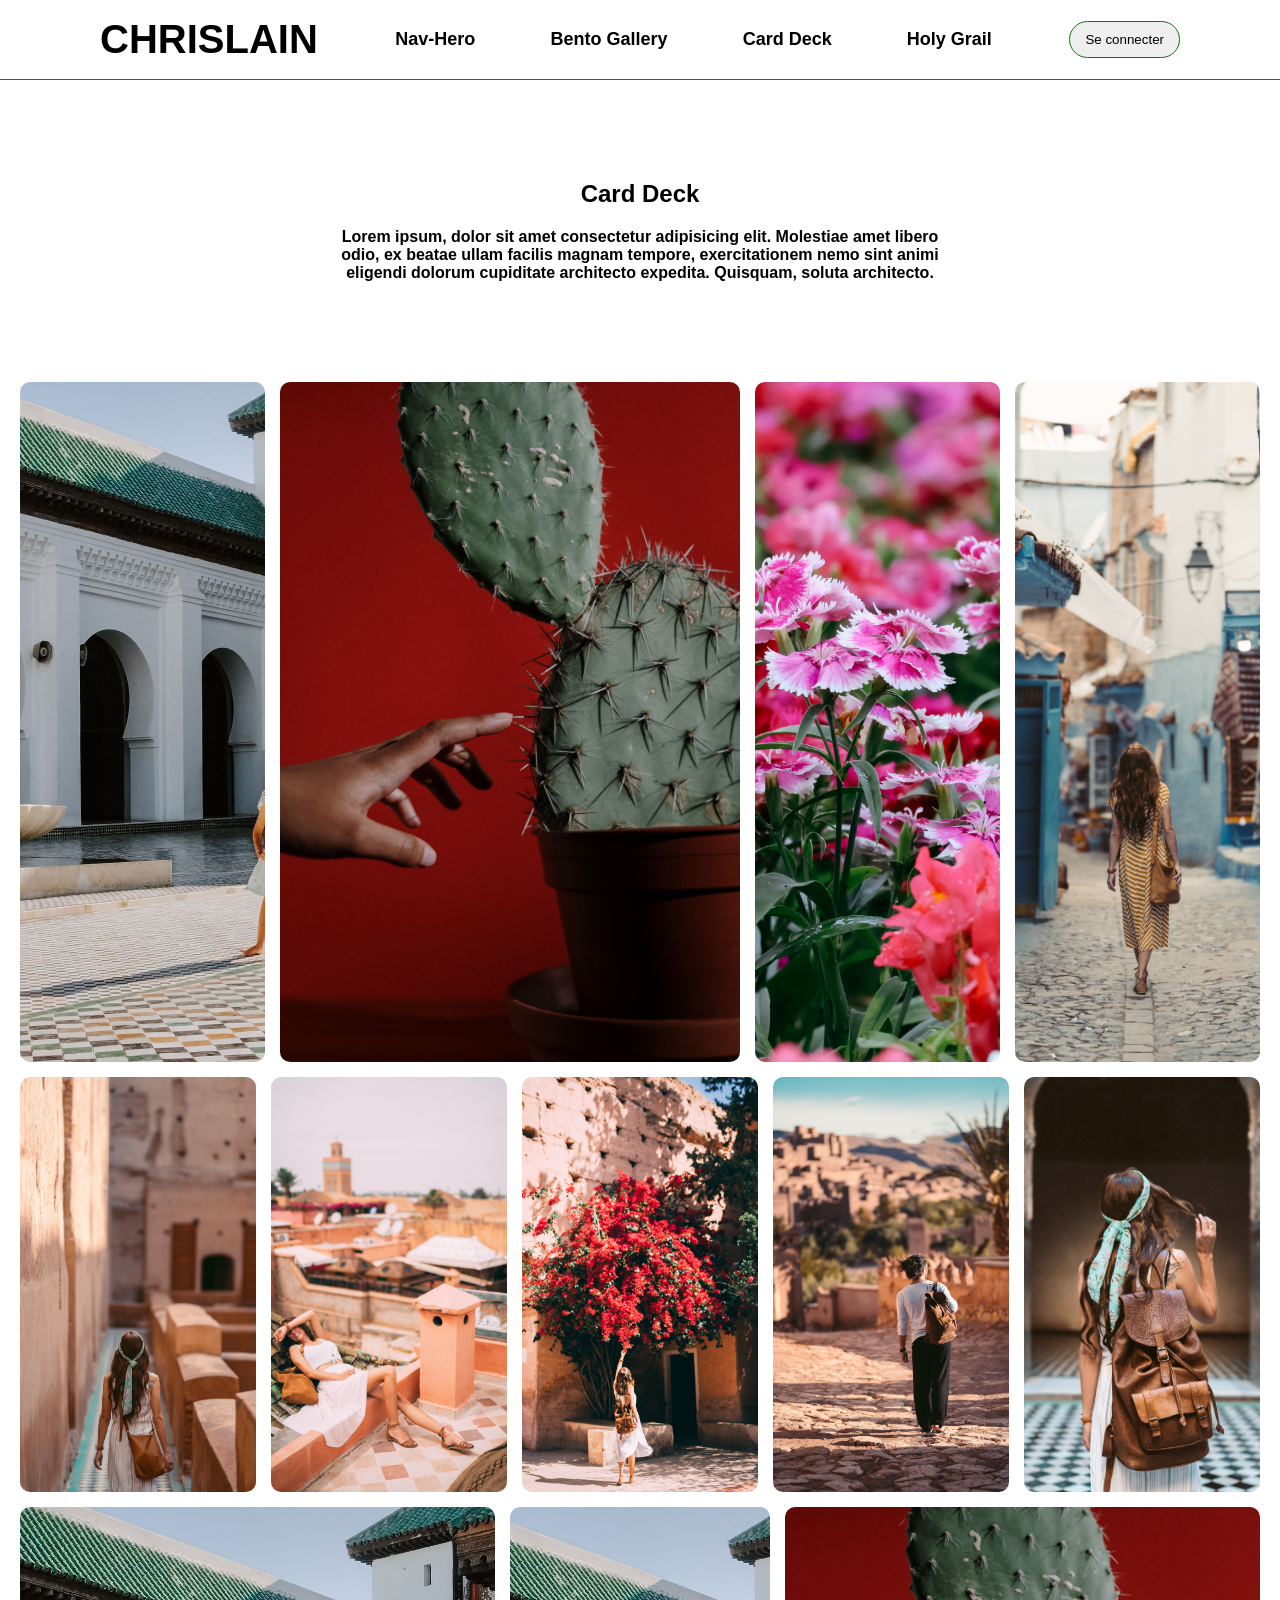
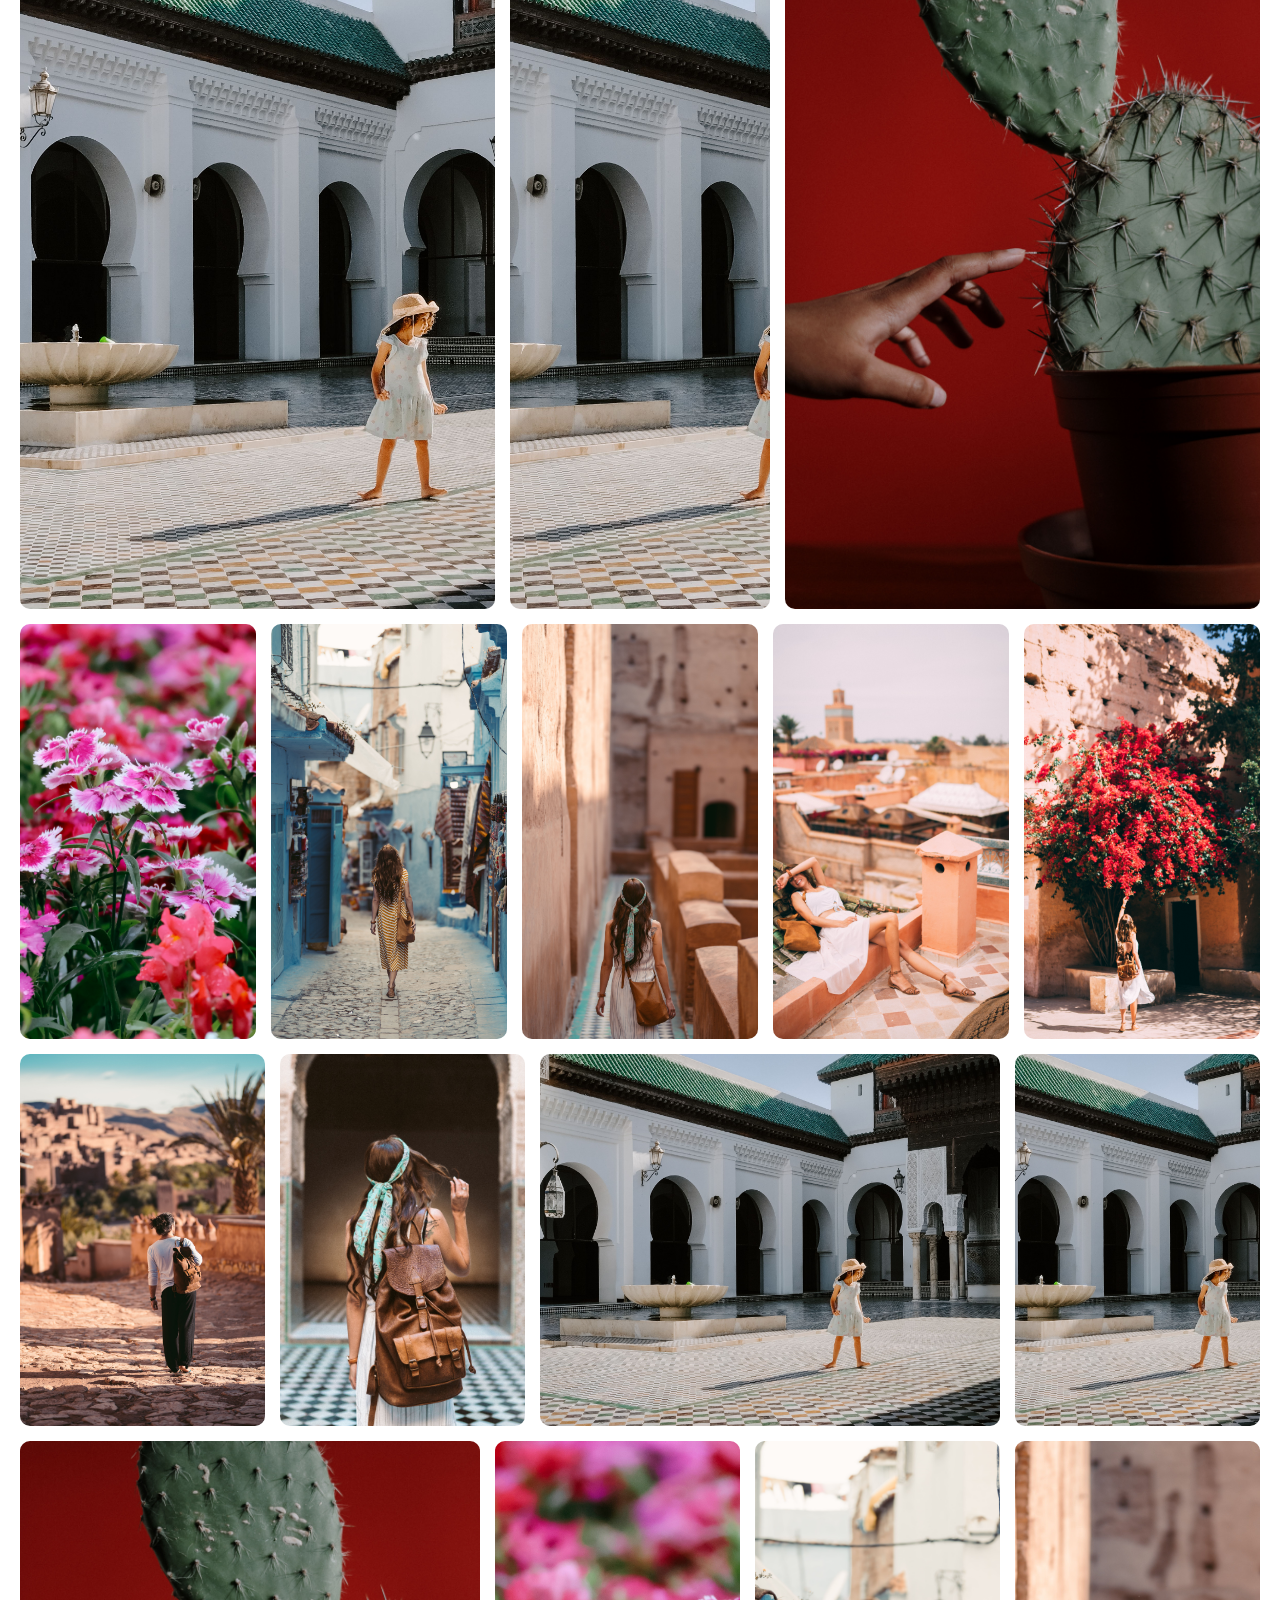
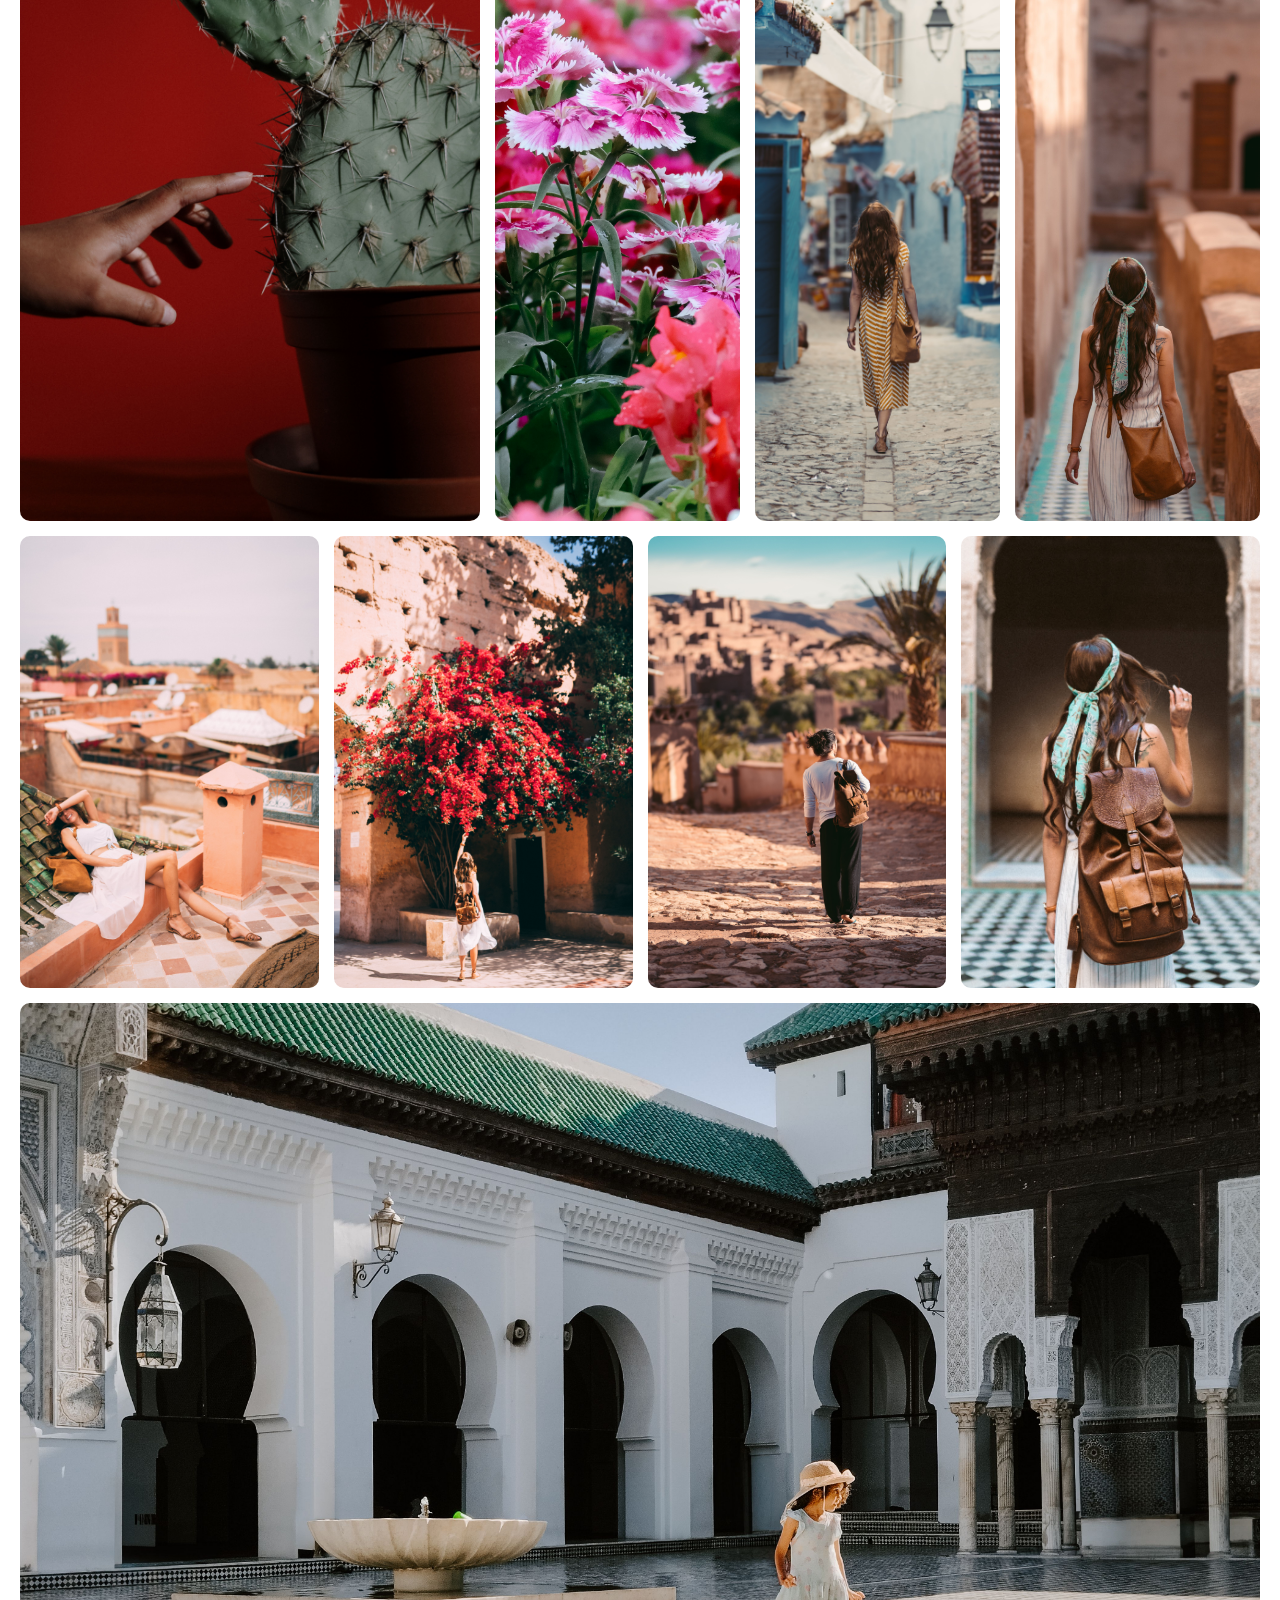
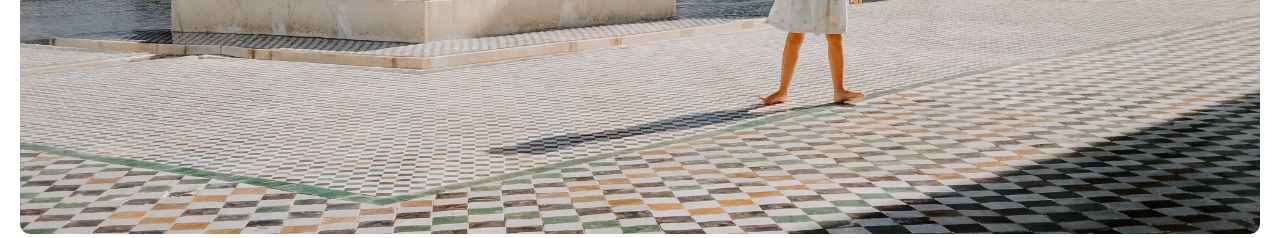
==== card-deck/card.html @ 079f1942 "premier commit" ====
<!DOCTYPE html>
<html lang="en">
<head>
    <meta charset="UTF-8">
    <meta name="viewport" content="width=device-width, initial-scale=1.0">
    <title>Document</title>
    <link rel="stylesheet" href="../header.css">
    <link rel="stylesheet" href="./card.css">
</head>
<body>
    <header>
        <div class="logo">
            <span>CHRISLAIN</span>
        </div>
        <nav>
            <ul>
                <li><a href="../index.html">Nav-Hero</a></li>
                <li><a href="../bento/bento.html">Bento Gallery</a></li>
                <li><a href="#">Card Deck</a></li>
                <li><a href="">Holy Grail </a></li>
            </ul>
        </nav>
        <button>Se connecter</button>
    </header>
    <main>
        <section>
            <div class="titre">
                <h1>Card Deck</h1>
                <p>
                    Lorem ipsum, dolor sit amet consectetur adipisicing elit. Molestiae amet libero odio, ex beatae ullam facilis magnam tempore, exercitationem nemo sint animi eligendi dolorum cupiditate architecto expedita. Quisquam, soluta architecto.
                </p>
            </div>
            <div class="flex">
                <figure class="card card-normal">
                    <img src="../assets/img/pexels-abdoo-35036531.jpg" alt="">
                </figure>
                <figure class="card card-large">
                    <img src="../assets/img/pexels-cottonbro-4507261.jpg" alt="">
                </figure>
                <figure class="card card-normal">
                    <img src="../assets/img/pexels-renata-almene-32785928.jpg" alt="">
                </figure>
                <figure class="card card-normal">
                    <img src="../assets/img/pexels-taryn-elliott-3889764.jpg" alt="">
                </figure>
                <figure class="card card-moyen">
                    <img src="../assets/img/pexels-taryn-elliott-3889828.jpg" alt="">
                </figure>
                <figure class="card card-normal">
                    <img src="../assets/img/pexels-taryn-elliott-3889840.jpg" alt="">
                </figure>
                <figure class="card card-normal">
                    <img src="../assets/img/pexels-taryn-elliott-4651971.jpg" alt="">
                </figure>
                <figure class="card card-normal">
                    <img src="../assets/img/pexels-taryn-elliott-4973610.jpg" alt="">
                </figure>
                <figure class="card card-normal">
                    <img src="../assets/img/pexels-taryn-elliott-4973655.jpg" alt="">
                </figure>
                <figure class="card card-large">
                    <img src="../assets/img/pexels-abdoo-35036531.jpg" alt="">
                </figure>

                
                <figure class="card card-normal">
                    <img src="../assets/img/pexels-abdoo-35036531.jpg" alt="">
                </figure>
                <figure class="card card-large">
                    <img src="../assets/img/pexels-cottonbro-4507261.jpg" alt="">
                </figure>
                <figure class="card card-normal">
                    <img src="../assets/img/pexels-renata-almene-32785928.jpg" alt="">
                </figure>
                <figure class="card card-normal">
                    <img src="../assets/img/pexels-taryn-elliott-3889764.jpg" alt="">
                </figure>
                <figure class="card card-moyen">
                    <img src="../assets/img/pexels-taryn-elliott-3889828.jpg" alt="">
                </figure>
                <figure class="card card-normal">
                    <img src="../assets/img/pexels-taryn-elliott-3889840.jpg" alt="">
                </figure>
                <figure class="card card-normal">
                    <img src="../assets/img/pexels-taryn-elliott-4651971.jpg" alt="">
                </figure>
                <figure class="card card-normal">
                    <img src="../assets/img/pexels-taryn-elliott-4973610.jpg" alt="">
                </figure>
                <figure class="card card-normal">
                    <img src="../assets/img/pexels-taryn-elliott-4973655.jpg" alt="">
                </figure>
                <figure class="card card-large">
                    <img src="../assets/img/pexels-abdoo-35036531.jpg" alt="">
                </figure>

                <figure class="card card-normal">
                    <img src="../assets/img/pexels-abdoo-35036531.jpg" alt="">
                </figure>
                <figure class="card card-large">
                    <img src="../assets/img/pexels-cottonbro-4507261.jpg" alt="">
                </figure>
                <figure class="card card-normal">
                    <img src="../assets/img/pexels-renata-almene-32785928.jpg" alt="">
                </figure>
                <figure class="card card-normal">
                    <img src="../assets/img/pexels-taryn-elliott-3889764.jpg" alt="">
                </figure>
                <figure class="card card-moyen">
                    <img src="../assets/img/pexels-taryn-elliott-3889828.jpg" alt="">
                </figure>
                <figure class="card card-normal">
                    <img src="../assets/img/pexels-taryn-elliott-3889840.jpg" alt="">
                </figure>
                <figure class="card card-normal">
                    <img src="../assets/img/pexels-taryn-elliott-4651971.jpg" alt="">
                </figure>
                <figure class="card card-normal">
                    <img src="../assets/img/pexels-taryn-elliott-4973610.jpg" alt="">
                </figure>
                <figure class="card card-normal">
                    <img src="../assets/img/pexels-taryn-elliott-4973655.jpg" alt="">
                </figure>
                <figure class="card card-large">
                    <img src="../assets/img/pexels-abdoo-35036531.jpg" alt="">
                </figure>


            </div>
        </section>
    </main>

</body>
</html>
---- header.css ----
*{
    padding: 0;
    margin: 0;
    box-sizing: border-box;
}

body {
    font-family: Arial, Helvetica, sans-serif;
    font-weight: bold;
}

header {
    width: 100%;
    height: 80px;
    display: flex;
    flex-wrap: wrap;
    justify-content: space-between;
    align-items: center;
    padding: 0 100px;
    border-bottom: 1px solid red;
    position: fixed;
    background-color: white;
}

.logo {
    height: 100%;
    font-size: 40px;
    display: flex;
    align-items: center;
}

nav {
    /* width: 50%; */
    flex-grow: 1;
}

header nav ul {
    width: 100%;
    display: inline-flex;
    padding: 0 40px;
    justify-content: space-around;
    flex-wrap: wrap;
    list-style: none;
}

header nav ul a {
    font-size: 18px;
    text-decoration: none;
    color: black;
}

header nav ul a:hover {
    color: red;
}

header button {
    padding: 10px 15px;
    border: 1px solid green;
    border-radius: 20px;
}
---- card-deck/card.css ----
main {
    width: 100%;
    padding: 0 20px;
    padding-top: 80px;
}

section {
    width: 100%;
}

.titre {
    width: 50%;
    margin: 0 auto;
    padding: 100px 0;
    text-align: center;
}

.titre h1 {
    margin-bottom: 20px;
}

.flex {
  display: flex;
  flex-wrap: wrap;
  gap: 15px;
}

.card {

  min-height: 200px;
  border-radius: 8px;
  flex-grow: 1;
}

.card img {
    width: 100%;
    height: 100%;
    object-fit: cover;
    border-radius: 10px;
}

.card-normal {
  flex-basis: 200px;
}

.card-large {
  flex-basis: 415px;
}

.card-moyen {
  flex-basis: 200px;
  min-height: 415px;
}
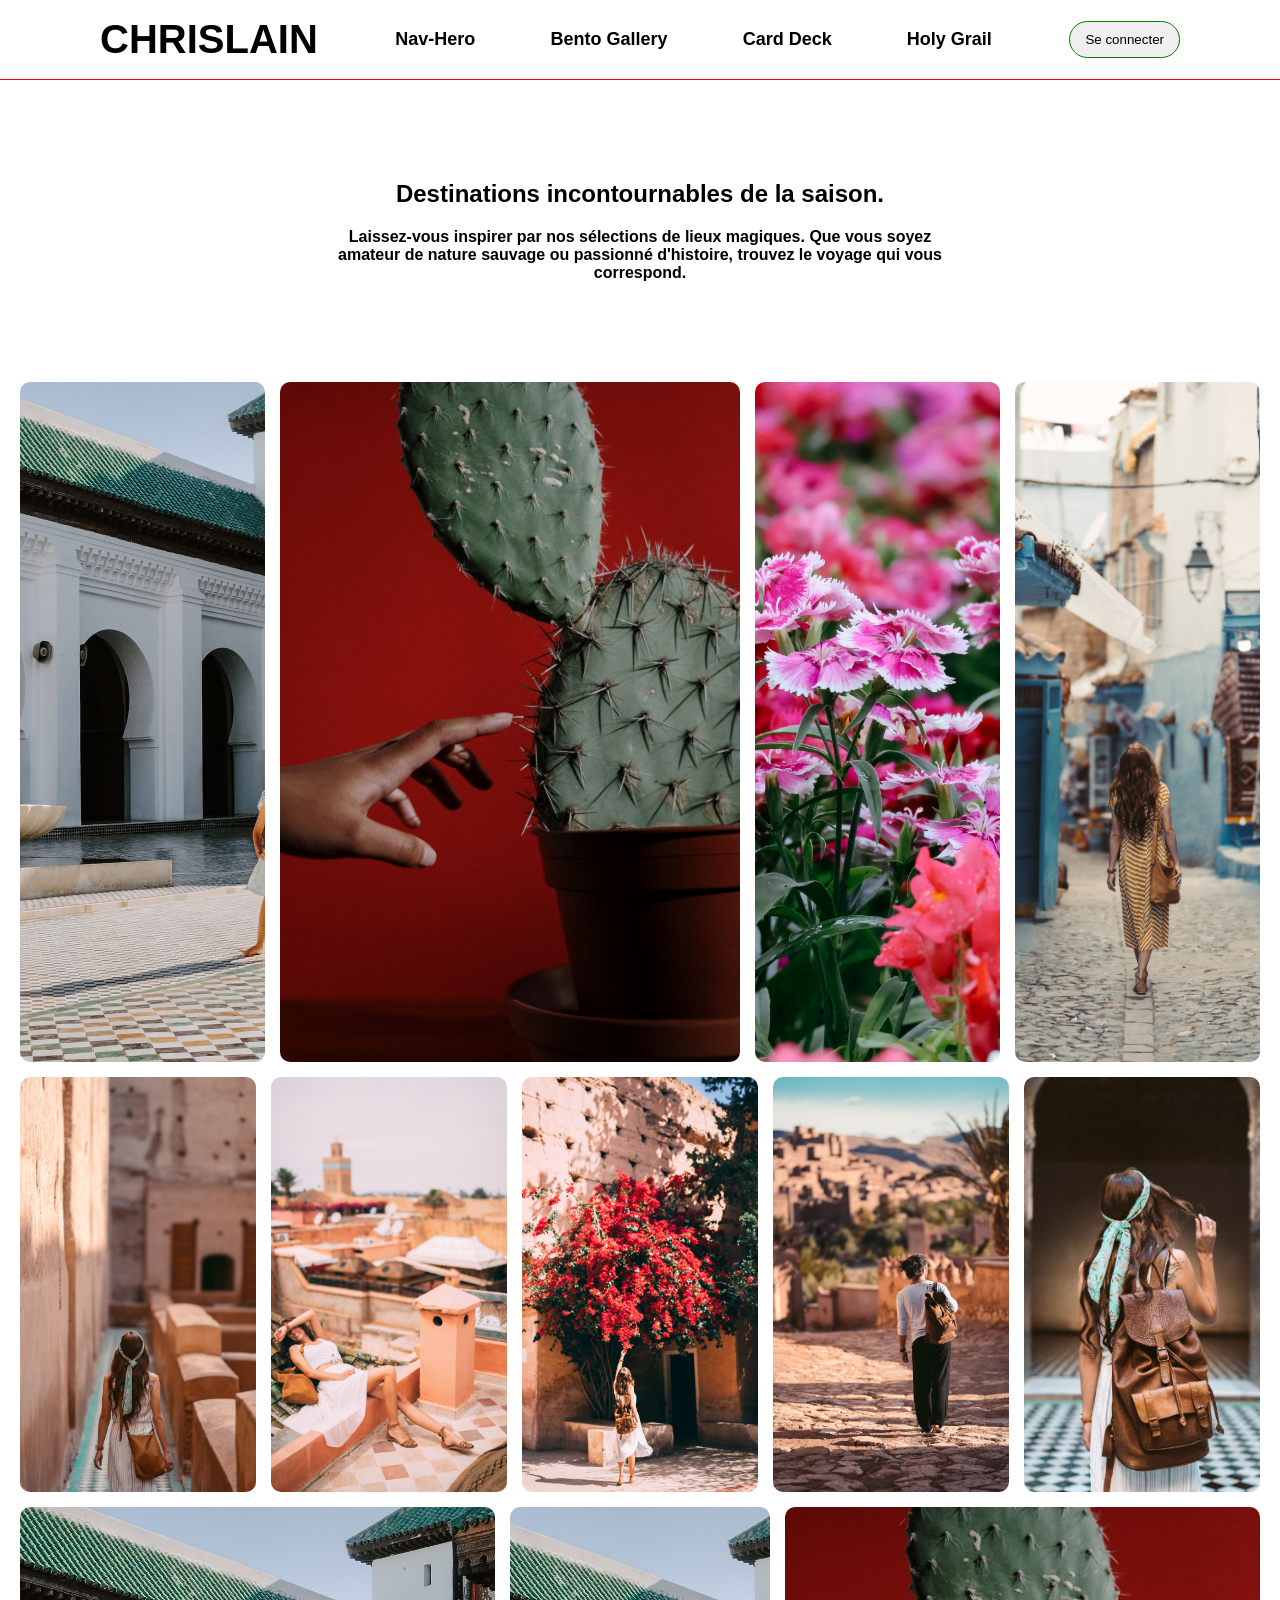
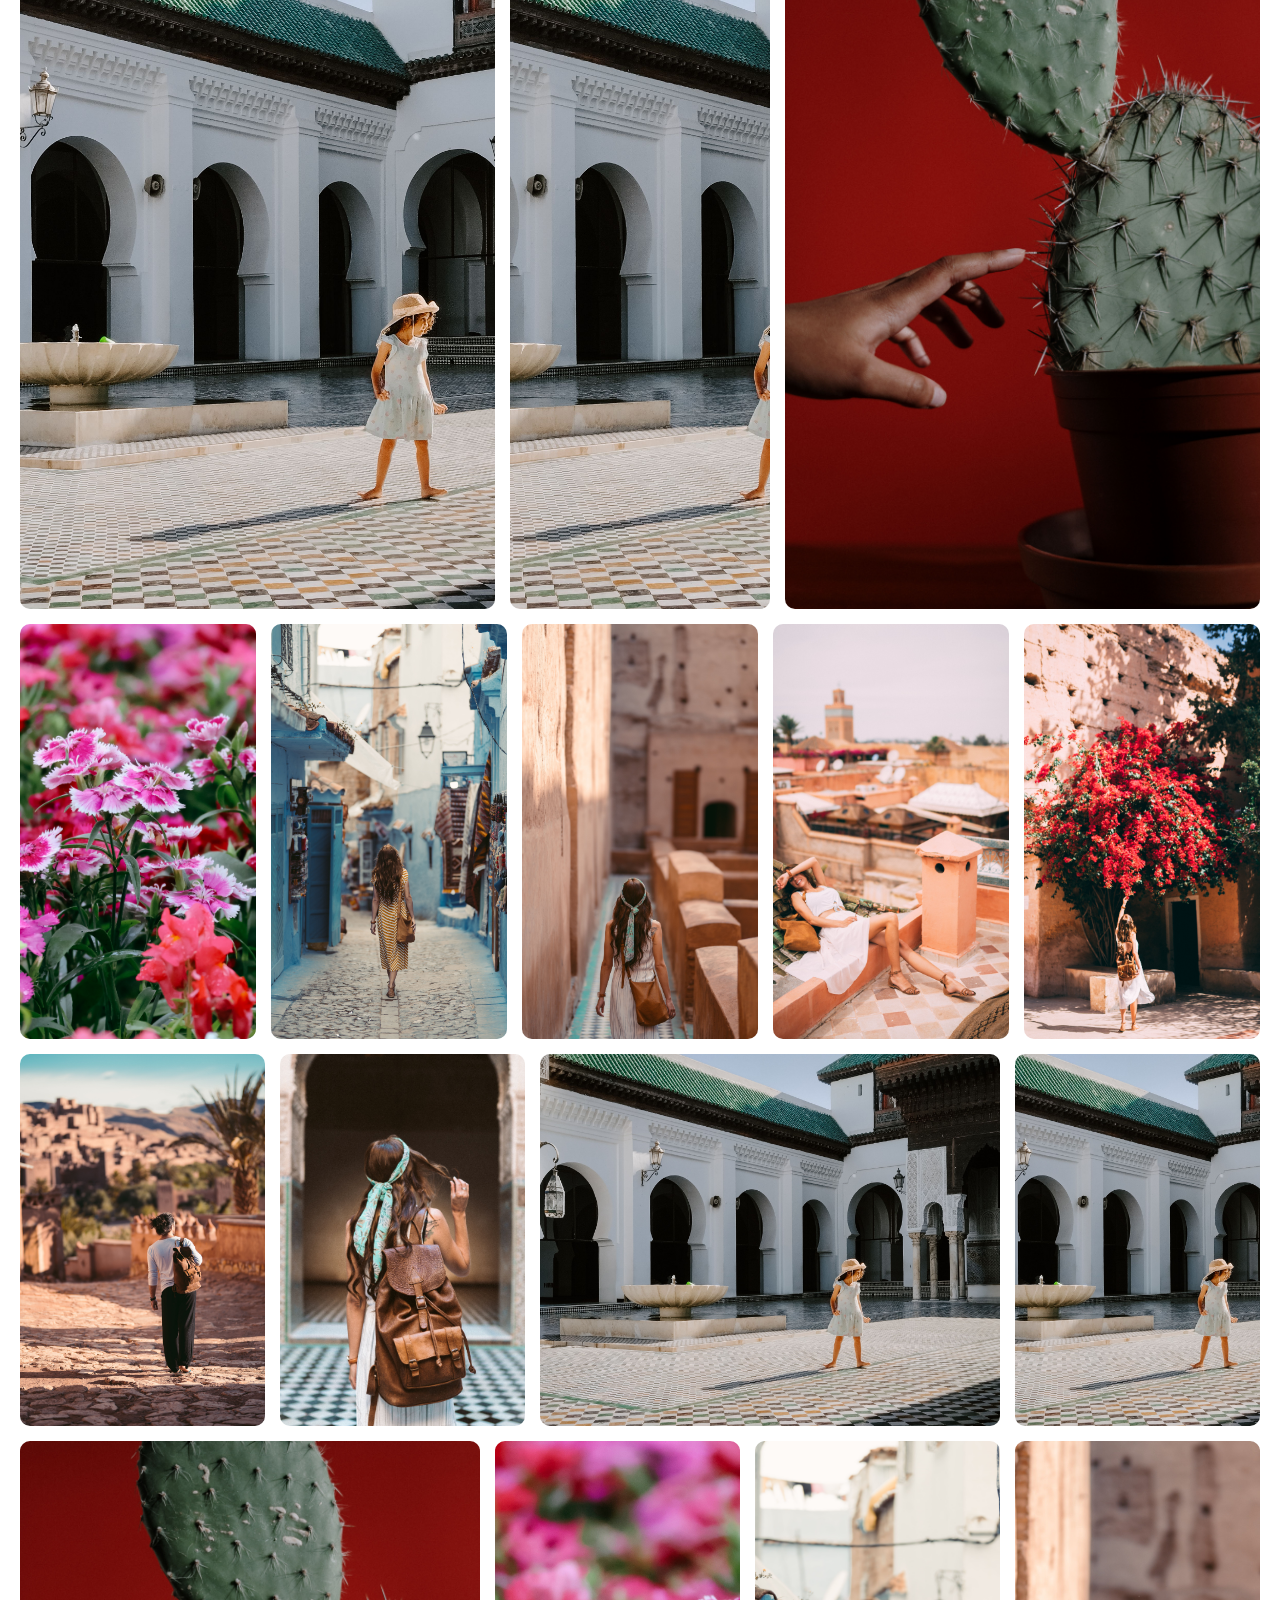
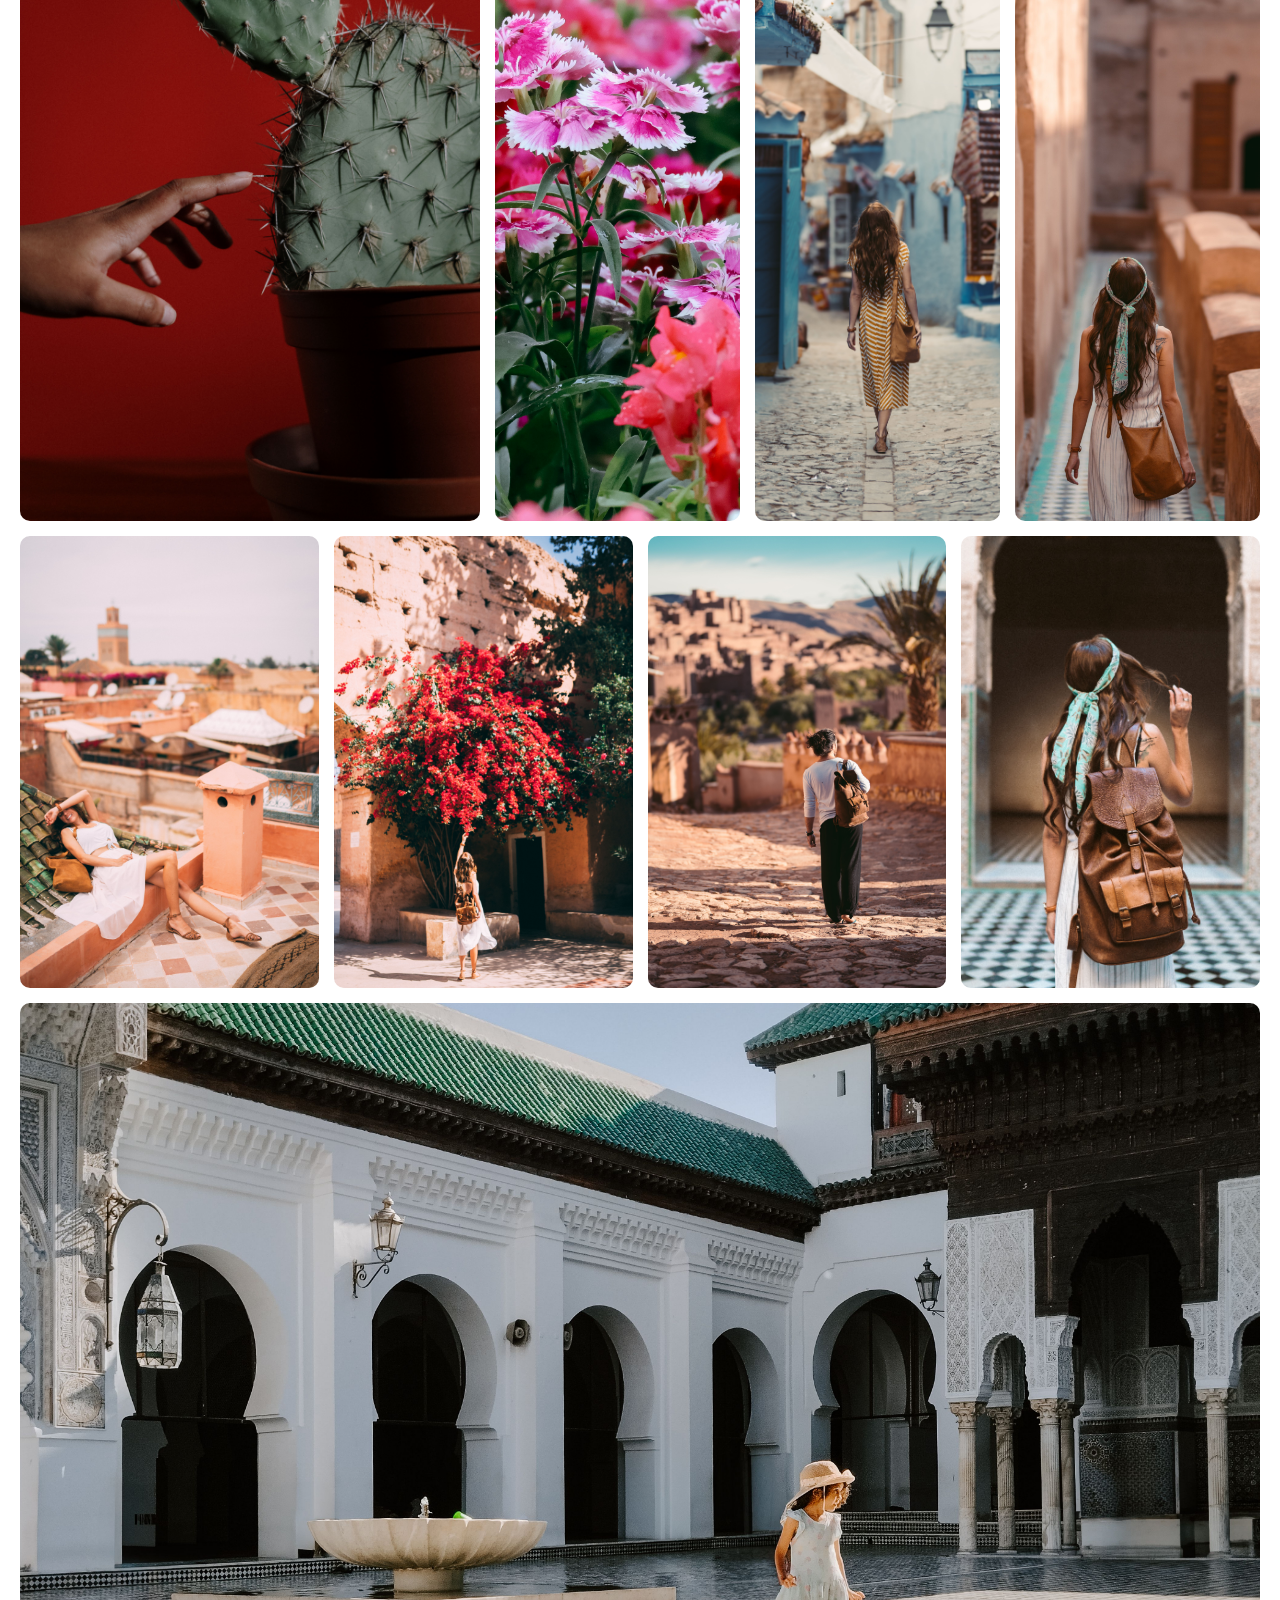
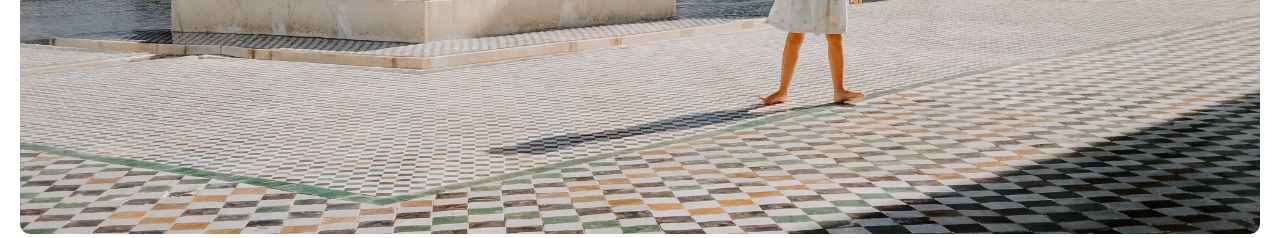
==== commit c64dd494: "modification" ====
--- a/card-deck/card.html
+++ b/card-deck/card.html
@@ -17,7 +17,7 @@
                 <li><a href="../index.html">Nav-Hero</a></li>
                 <li><a href="../bento/bento.html">Bento Gallery</a></li>
                 <li><a href="#">Card Deck</a></li>
-                <li><a href="">Holy Grail </a></li>
+                <li><a href="../holy/holy.html">Holy Grail </a></li>
             </ul>
         </nav>
         <button>Se connecter</button>
@@ -25,9 +25,9 @@
     <main>
         <section>
             <div class="titre">
-                <h1>Card Deck</h1>
+                <h1>Destinations incontournables de la saison.</h1>
                 <p>
-                    Lorem ipsum, dolor sit amet consectetur adipisicing elit. Molestiae amet libero odio, ex beatae ullam facilis magnam tempore, exercitationem nemo sint animi eligendi dolorum cupiditate architecto expedita. Quisquam, soluta architecto.
+                    Laissez-vous inspirer par nos sélections de lieux magiques. Que vous soyez amateur de nature sauvage ou passionné d'histoire, trouvez le voyage qui vous correspond.
                 </p>
             </div>
             <div class="flex">
